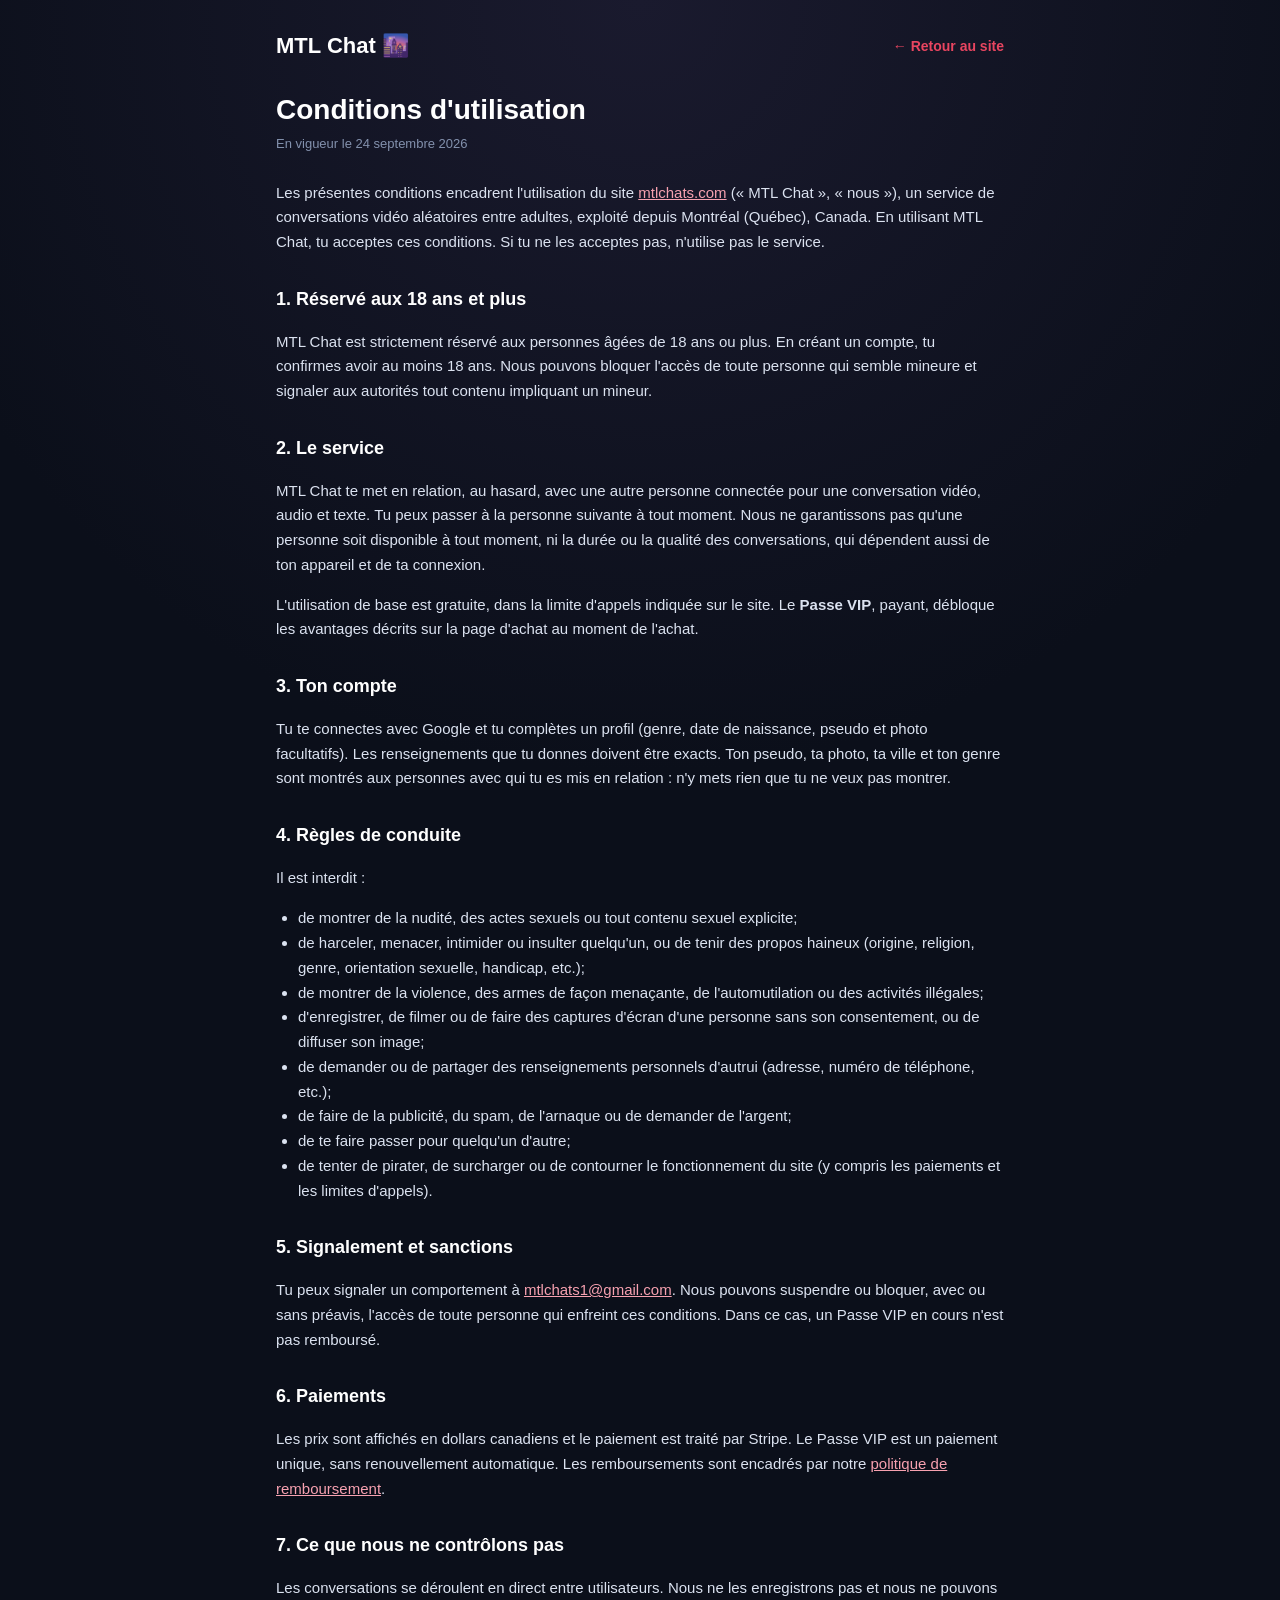
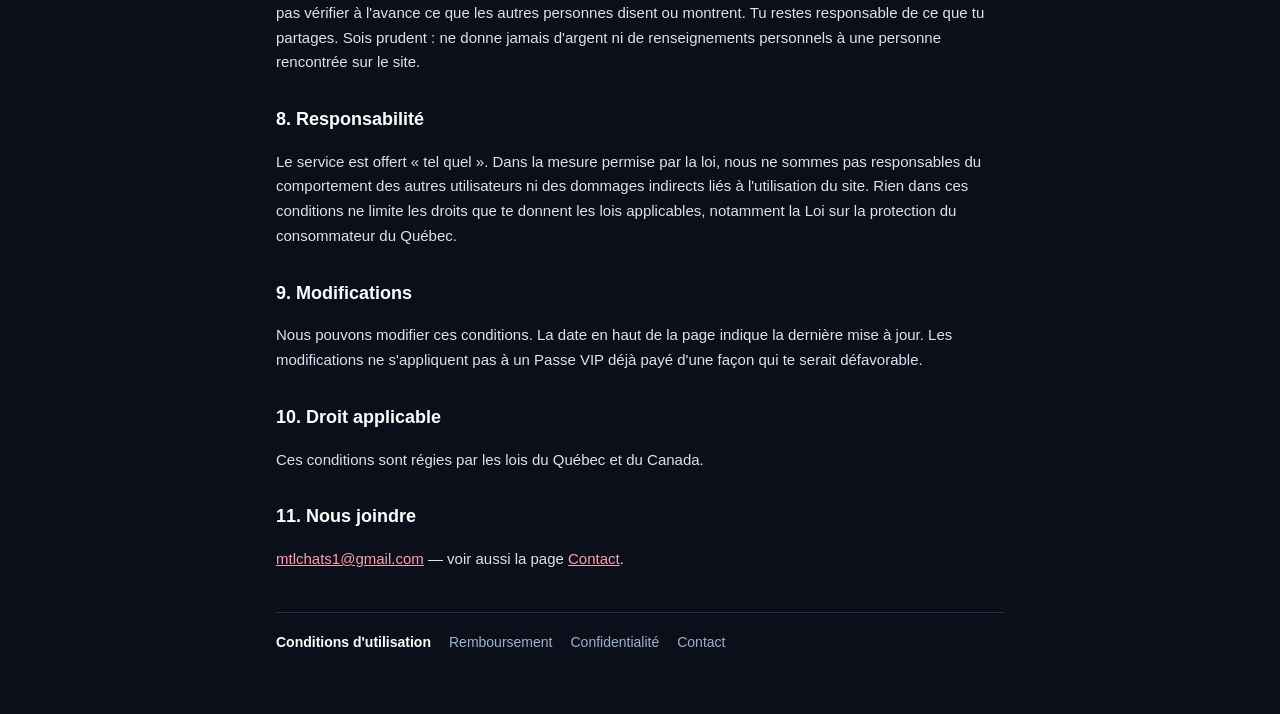
==== conditions.html @ 93e0f976 "Pages legales : conditions, remboursement, confidentialite, contact - Nouvelles pages : conditions.h" ====
<!DOCTYPE html>
<html lang="fr">
<head>
<meta charset="UTF-8">
<meta name="viewport" content="width=device-width, initial-scale=1.0">
<title>Conditions d'utilisation - MTL Chat</title>
<meta name="description" content="Conditions d'utilisation de MTL Chat, service de rencontres vidéo aléatoires pour adultes.">
<link rel="canonical" href="https://mtlchats.com/conditions.html">
<link rel="stylesheet" href="legal.css">
</head>
<body>
<div class="wrap">
  <div class="top">
    <a class="brand" href="/">MTL Chat 🌆</a>
    <a class="back" href="/">← Retour au site</a>
  </div>

  <h1>Conditions d'utilisation</h1>
  <div class="updated">En vigueur le 24 septembre 2026</div>

  <p>Les présentes conditions encadrent l'utilisation du site <a href="https://mtlchats.com">mtlchats.com</a> (« MTL Chat », « nous »), un service de conversations vidéo aléatoires entre adultes, exploité depuis Montréal (Québec), Canada. En utilisant MTL Chat, tu acceptes ces conditions. Si tu ne les acceptes pas, n'utilise pas le service.</p>

  <h2>1. Réservé aux 18 ans et plus</h2>
  <p>MTL Chat est strictement réservé aux personnes âgées de 18 ans ou plus. En créant un compte, tu confirmes avoir au moins 18 ans. Nous pouvons bloquer l'accès de toute personne qui semble mineure et signaler aux autorités tout contenu impliquant un mineur.</p>

  <h2>2. Le service</h2>
  <p>MTL Chat te met en relation, au hasard, avec une autre personne connectée pour une conversation vidéo, audio et texte. Tu peux passer à la personne suivante à tout moment. Nous ne garantissons pas qu'une personne soit disponible à tout moment, ni la durée ou la qualité des conversations, qui dépendent aussi de ton appareil et de ta connexion.</p>
  <p>L'utilisation de base est gratuite, dans la limite d'appels indiquée sur le site. Le <strong>Passe VIP</strong>, payant, débloque les avantages décrits sur la page d'achat au moment de l'achat.</p>

  <h2>3. Ton compte</h2>
  <p>Tu te connectes avec Google et tu complètes un profil (genre, date de naissance, pseudo et photo facultatifs). Les renseignements que tu donnes doivent être exacts. Ton pseudo, ta photo, ta ville et ton genre sont montrés aux personnes avec qui tu es mis en relation : n'y mets rien que tu ne veux pas montrer.</p>

  <h2>4. Règles de conduite</h2>
  <p>Il est interdit :</p>
  <ul>
    <li>de montrer de la nudité, des actes sexuels ou tout contenu sexuel explicite;</li>
    <li>de harceler, menacer, intimider ou insulter quelqu'un, ou de tenir des propos haineux (origine, religion, genre, orientation sexuelle, handicap, etc.);</li>
    <li>de montrer de la violence, des armes de façon menaçante, de l'automutilation ou des activités illégales;</li>
    <li>d'enregistrer, de filmer ou de faire des captures d'écran d'une personne sans son consentement, ou de diffuser son image;</li>
    <li>de demander ou de partager des renseignements personnels d'autrui (adresse, numéro de téléphone, etc.);</li>
    <li>de faire de la publicité, du spam, de l'arnaque ou de demander de l'argent;</li>
    <li>de te faire passer pour quelqu'un d'autre;</li>
    <li>de tenter de pirater, de surcharger ou de contourner le fonctionnement du site (y compris les paiements et les limites d'appels).</li>
  </ul>

  <h2>5. Signalement et sanctions</h2>
  <p>Tu peux signaler un comportement à <a href="mailto:mtlchats1@gmail.com">mtlchats1@gmail.com</a>. Nous pouvons suspendre ou bloquer, avec ou sans préavis, l'accès de toute personne qui enfreint ces conditions. Dans ce cas, un Passe VIP en cours n'est pas remboursé.</p>

  <h2>6. Paiements</h2>
  <p>Les prix sont affichés en dollars canadiens et le paiement est traité par Stripe. Le Passe VIP est un paiement unique, sans renouvellement automatique. Les remboursements sont encadrés par notre <a href="remboursement.html">politique de remboursement</a>.</p>

  <h2>7. Ce que nous ne contrôlons pas</h2>
  <p>Les conversations se déroulent en direct entre utilisateurs. Nous ne les enregistrons pas et nous ne pouvons pas vérifier à l'avance ce que les autres personnes disent ou montrent. Tu restes responsable de ce que tu partages. Sois prudent : ne donne jamais d'argent ni de renseignements personnels à une personne rencontrée sur le site.</p>

  <h2>8. Responsabilité</h2>
  <p>Le service est offert « tel quel ». Dans la mesure permise par la loi, nous ne sommes pas responsables du comportement des autres utilisateurs ni des dommages indirects liés à l'utilisation du site. Rien dans ces conditions ne limite les droits que te donnent les lois applicables, notamment la Loi sur la protection du consommateur du Québec.</p>

  <h2>9. Modifications</h2>
  <p>Nous pouvons modifier ces conditions. La date en haut de la page indique la dernière mise à jour. Les modifications ne s'appliquent pas à un Passe VIP déjà payé d'une façon qui te serait défavorable.</p>

  <h2>10. Droit applicable</h2>
  <p>Ces conditions sont régies par les lois du Québec et du Canada.</p>

  <h2>11. Nous joindre</h2>
  <p><a href="mailto:mtlchats1@gmail.com">mtlchats1@gmail.com</a> — voir aussi la page <a href="contact.html">Contact</a>.</p>

  <nav class="legal-nav" aria-label="Pages légales">
    <a href="conditions.html" aria-current="page">Conditions d'utilisation</a>
    <a href="remboursement.html">Remboursement</a>
    <a href="confidentialite.html">Confidentialité</a>
    <a href="contact.html">Contact</a>
  </nav>
</div>
</body>
</html>
---- legal.css ----
/* Pages légales MTL Chat (conditions, remboursement, confidentialité, contact) */
* { box-sizing: border-box; }
body {
  margin: 0;
  font-family: 'Segoe UI', Tahoma, Geneva, Verdana, sans-serif;
  background: radial-gradient(circle at top, #1a1a2e, #0b0f1a 70%) fixed;
  background-color: #0b0f1a;
  color: #dbe2f0;
  line-height: 1.65;
}
.wrap { max-width: 760px; margin: 0 auto; padding: 28px 16px 60px; }
.top { display: flex; align-items: center; justify-content: space-between; gap: 12px; flex-wrap: wrap; margin-bottom: 28px; }
.brand { font-size: 22px; font-weight: 800; color: #fff; text-decoration: none; }
.back { color: #e94560; text-decoration: none; font-weight: 600; font-size: 14px; }
.back:hover, .legal-nav a:hover, a:hover { text-decoration: underline; }
h1 { color: #fff; font-size: 28px; line-height: 1.25; margin: 0 0 6px; }
.updated { color: #8391ad; font-size: 13px; margin-bottom: 26px; }
h2 { color: #fff; font-size: 18px; margin: 30px 0 8px; }
p, li { font-size: 15px; }
ul { padding-left: 22px; }
a { color: #f7a1b0; }
.card { background: rgba(14, 18, 36, 0.85); border: 1px solid #253052; border-radius: 14px; padding: 16px 18px; margin: 18px 0; }
.card strong { color: #fff; }
.card p:first-child { margin-top: 0; }
.card p:last-child { margin-bottom: 0; }
.legal-nav { border-top: 1px solid #253052; margin-top: 40px; padding-top: 18px; display: flex; flex-wrap: wrap; gap: 8px 18px; font-size: 14px; }
.legal-nav a { color: #9fb0d3; text-decoration: none; }
.legal-nav a[aria-current="page"] { color: #fff; font-weight: 700; }
.muted { color: #8391ad; font-size: 13px; }
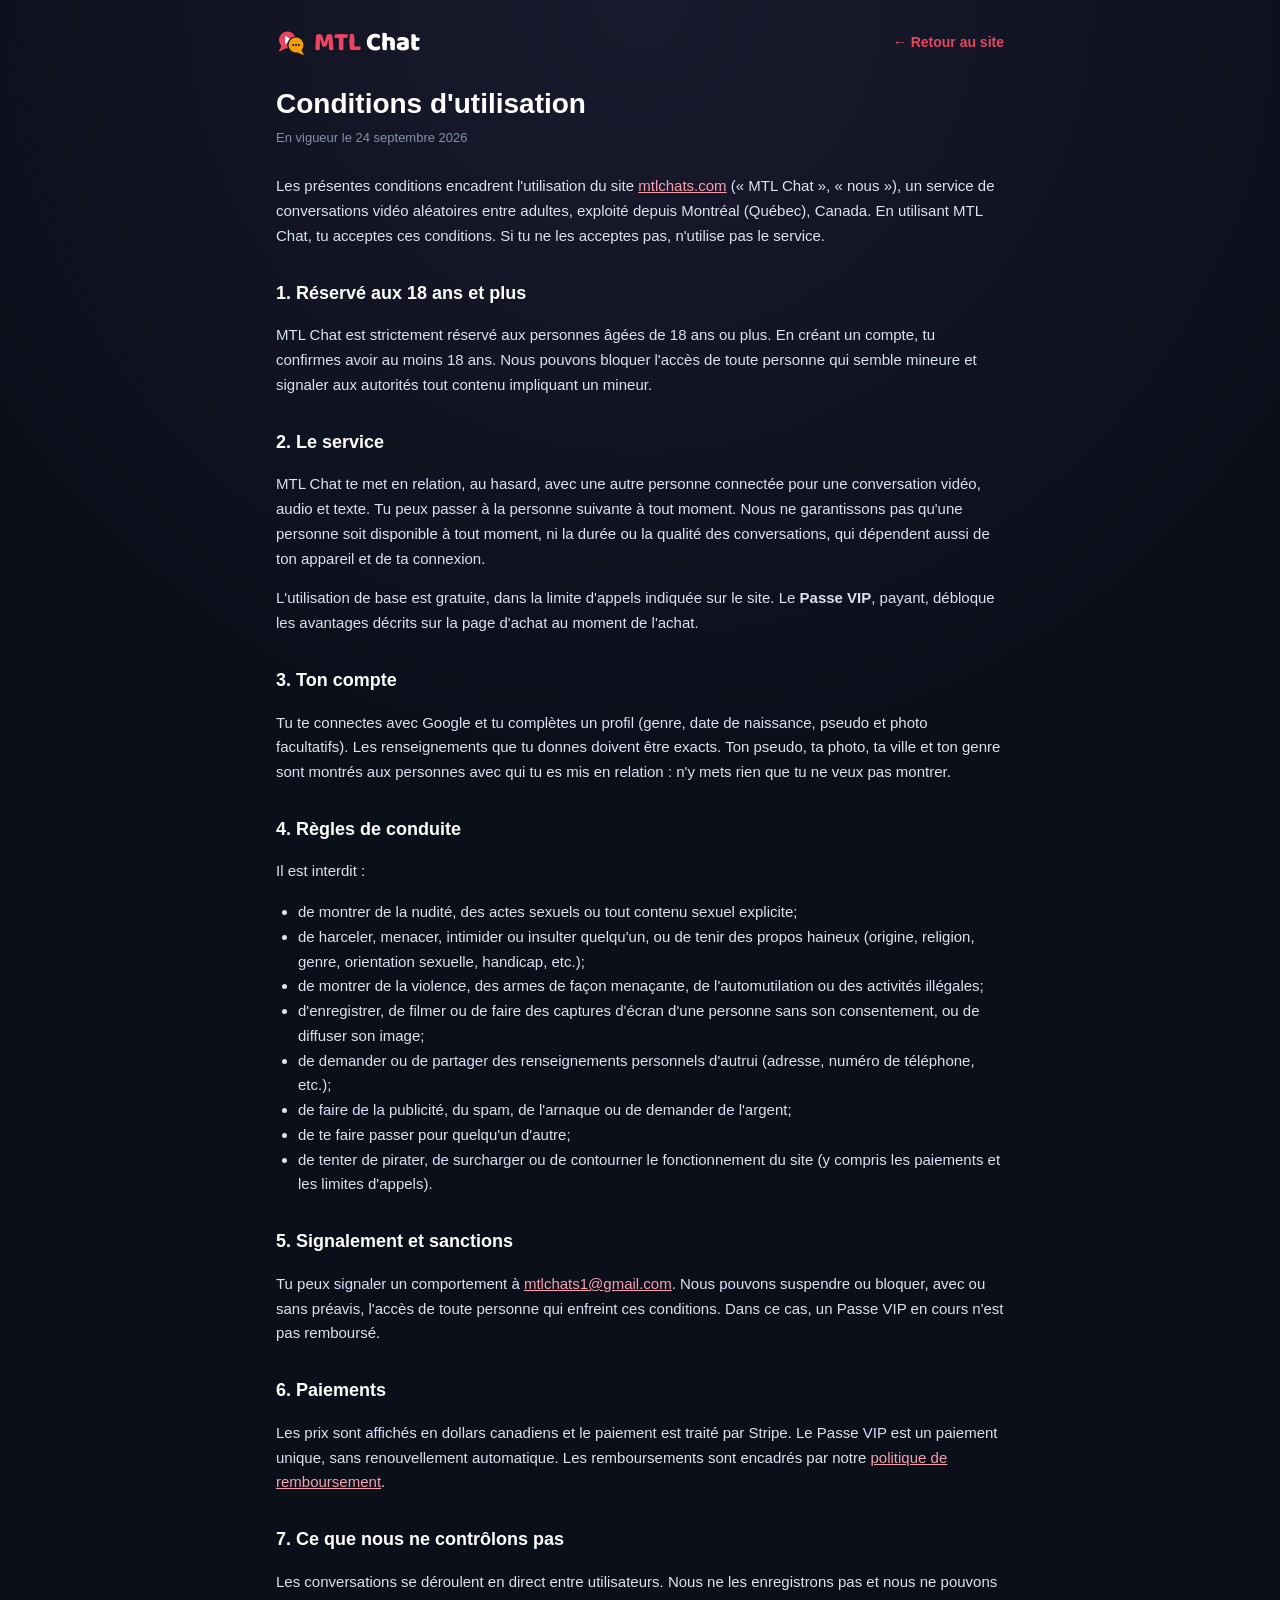
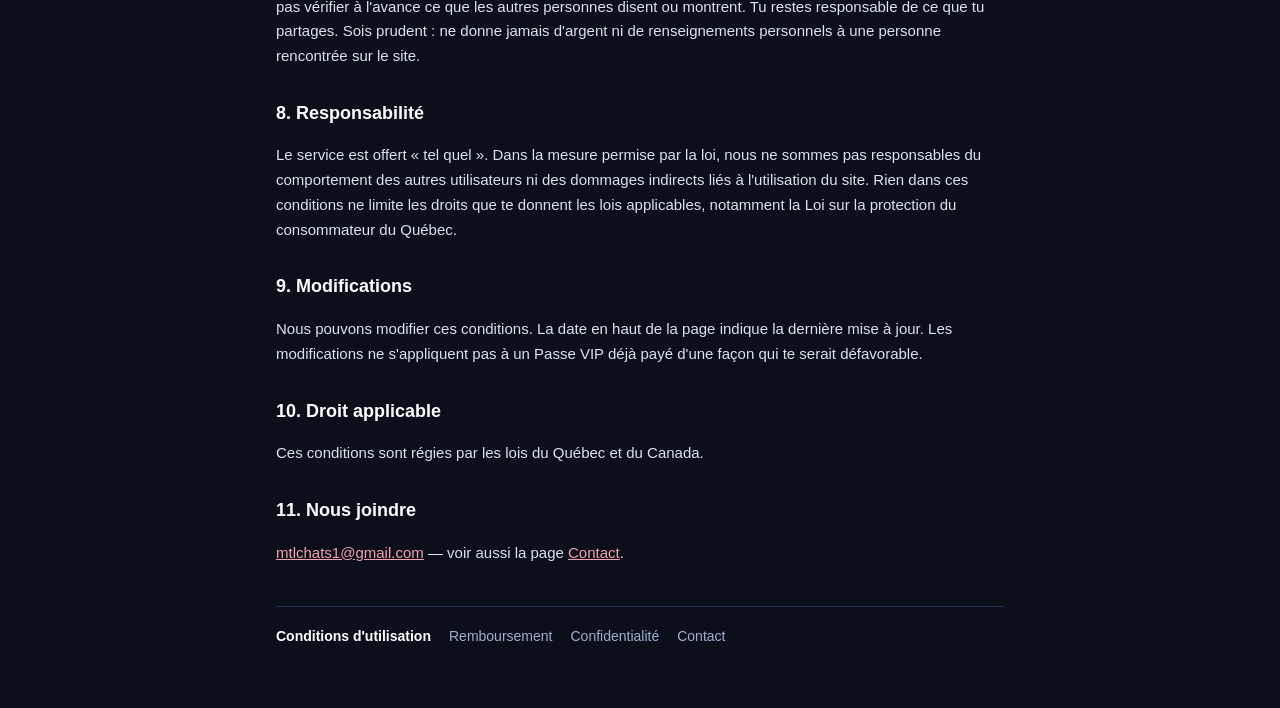
==== commit 0078e358: "Nouveau logo (deux bulles) + icones et apercu des liens - Logo sur l'accueil, l'inscription, la barr" ====
--- a/conditions.html
+++ b/conditions.html
@@ -6,12 +6,19 @@
 <title>Conditions d'utilisation - MTL Chat</title>
 <meta name="description" content="Conditions d'utilisation de MTL Chat, service de rencontres vidéo aléatoires pour adultes.">
 <link rel="canonical" href="https://mtlchats.com/conditions.html">
+<link rel="icon" href="/favicon.ico" sizes="48x48">
+<link rel="icon" href="/favicon.svg" type="image/svg+xml">
+<link rel="apple-touch-icon" href="/apple-touch-icon.png">
+<meta name="theme-color" content="#0b0f1a">
+<link rel="preconnect" href="https://fonts.googleapis.com">
+<link rel="preconnect" href="https://fonts.gstatic.com" crossorigin>
+<link href="https://fonts.googleapis.com/css2?family=Baloo+2:wght@800&text=MTL%20Chat&display=swap" rel="stylesheet">
 <link rel="stylesheet" href="legal.css">
 </head>
 <body>
 <div class="wrap">
   <div class="top">
-    <a class="brand" href="/">MTL Chat 🌆</a>
+    <a class="brand" href="/"><img src="logo.svg" alt="" width="30" height="30"><span><span class="brand-mtl">MTL</span> Chat</span></a>
     <a class="back" href="/">← Retour au site</a>
   </div>
 
--- a/legal.css
+++ b/legal.css
@@ -10,7 +10,9 @@
 }
 .wrap { max-width: 760px; margin: 0 auto; padding: 28px 16px 60px; }
 .top { display: flex; align-items: center; justify-content: space-between; gap: 12px; flex-wrap: wrap; margin-bottom: 28px; }
-.brand { font-size: 22px; font-weight: 800; color: #fff; text-decoration: none; }
+.brand { display: inline-flex; align-items: center; gap: 8px; font-family: 'Baloo 2', 'Segoe UI', sans-serif; font-size: 26px; font-weight: 800; line-height: 1; color: #fff; text-decoration: none; }
+.brand img { display: block; }
+.brand-mtl { color: #e94560; }
 .back { color: #e94560; text-decoration: none; font-weight: 600; font-size: 14px; }
 .back:hover, .legal-nav a:hover, a:hover { text-decoration: underline; }
 h1 { color: #fff; font-size: 28px; line-height: 1.25; margin: 0 0 6px; }
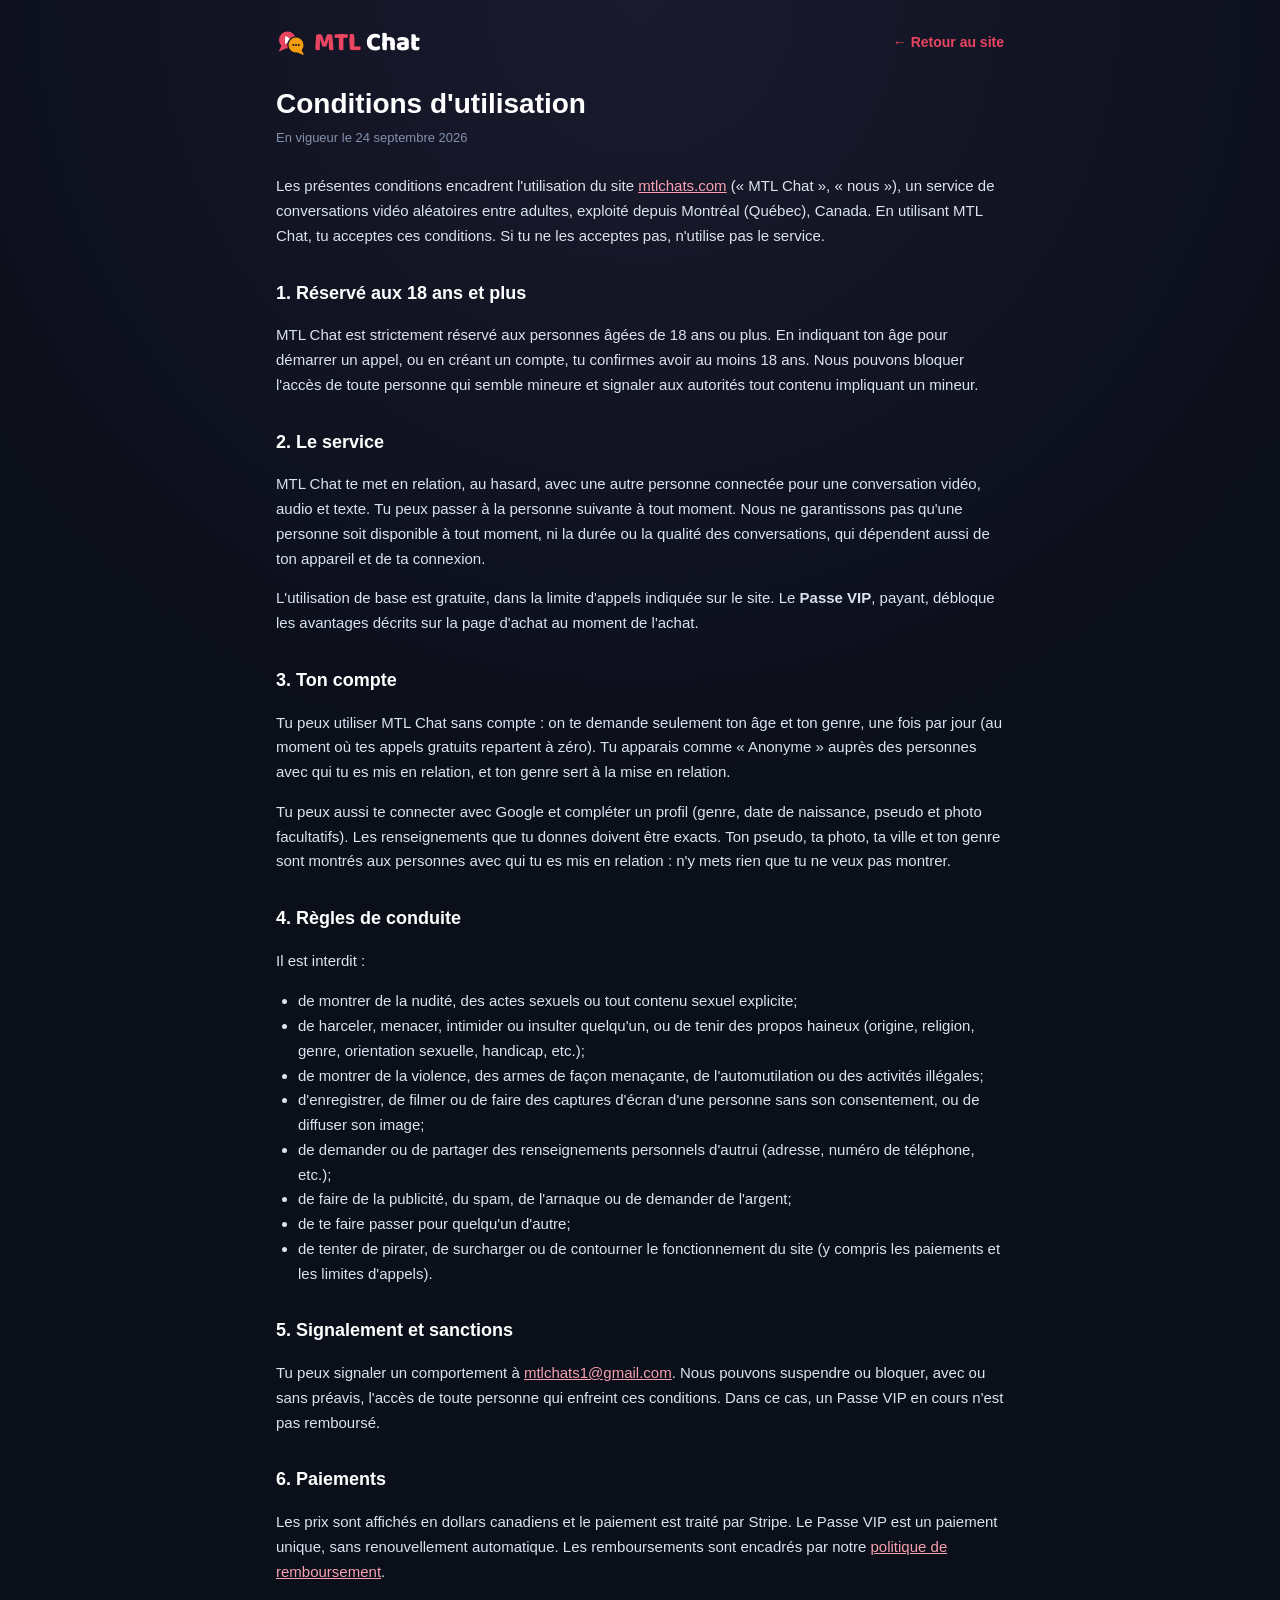
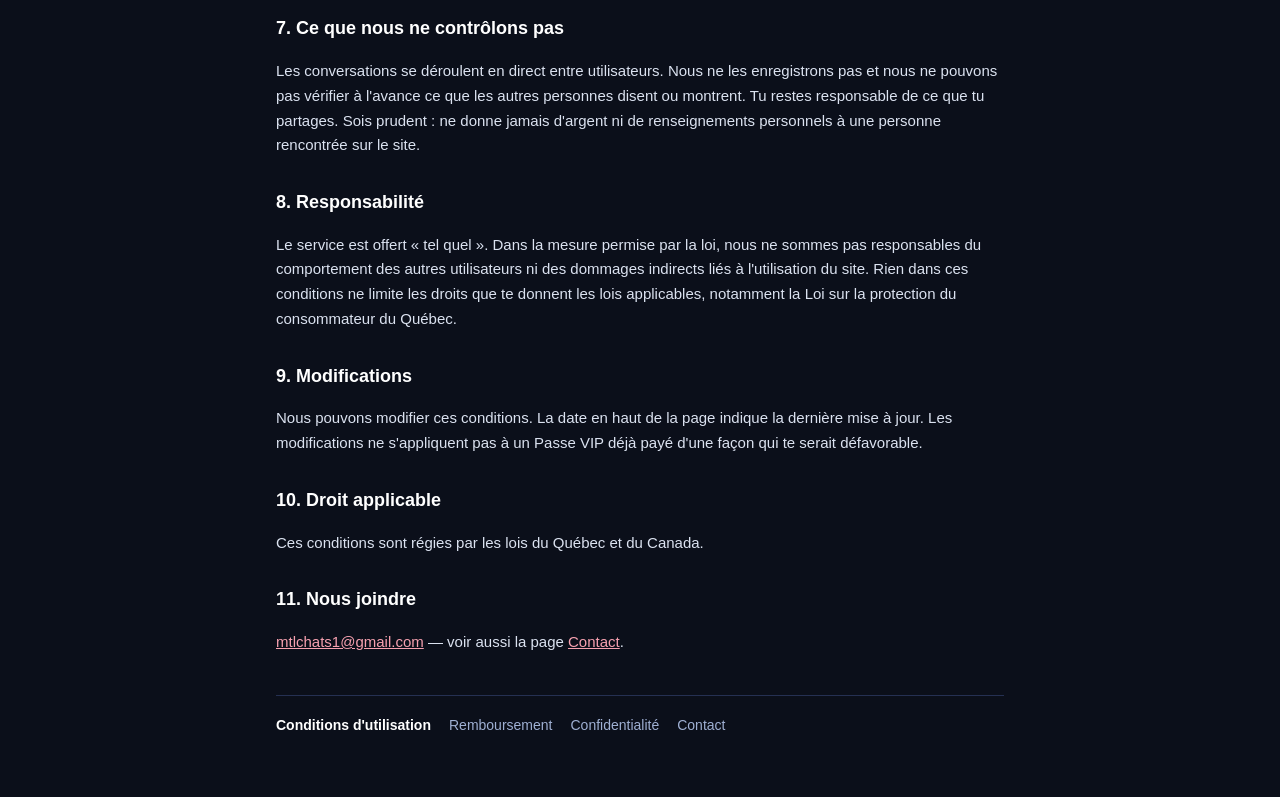
==== commit 6d3f2ea5: "Demarrer sans compte (age + genre chaque jour), offres VIP a la fin des appels gratuits" ====
--- a/conditions.html
+++ b/conditions.html
@@ -28,14 +28,15 @@
   <p>Les présentes conditions encadrent l'utilisation du site <a href="https://mtlchats.com">mtlchats.com</a> (« MTL Chat », « nous »), un service de conversations vidéo aléatoires entre adultes, exploité depuis Montréal (Québec), Canada. En utilisant MTL Chat, tu acceptes ces conditions. Si tu ne les acceptes pas, n'utilise pas le service.</p>
 
   <h2>1. Réservé aux 18 ans et plus</h2>
-  <p>MTL Chat est strictement réservé aux personnes âgées de 18 ans ou plus. En créant un compte, tu confirmes avoir au moins 18 ans. Nous pouvons bloquer l'accès de toute personne qui semble mineure et signaler aux autorités tout contenu impliquant un mineur.</p>
+  <p>MTL Chat est strictement réservé aux personnes âgées de 18 ans ou plus. En indiquant ton âge pour démarrer un appel, ou en créant un compte, tu confirmes avoir au moins 18 ans. Nous pouvons bloquer l'accès de toute personne qui semble mineure et signaler aux autorités tout contenu impliquant un mineur.</p>
 
   <h2>2. Le service</h2>
   <p>MTL Chat te met en relation, au hasard, avec une autre personne connectée pour une conversation vidéo, audio et texte. Tu peux passer à la personne suivante à tout moment. Nous ne garantissons pas qu'une personne soit disponible à tout moment, ni la durée ou la qualité des conversations, qui dépendent aussi de ton appareil et de ta connexion.</p>
   <p>L'utilisation de base est gratuite, dans la limite d'appels indiquée sur le site. Le <strong>Passe VIP</strong>, payant, débloque les avantages décrits sur la page d'achat au moment de l'achat.</p>
 
   <h2>3. Ton compte</h2>
-  <p>Tu te connectes avec Google et tu complètes un profil (genre, date de naissance, pseudo et photo facultatifs). Les renseignements que tu donnes doivent être exacts. Ton pseudo, ta photo, ta ville et ton genre sont montrés aux personnes avec qui tu es mis en relation : n'y mets rien que tu ne veux pas montrer.</p>
+  <p>Tu peux utiliser MTL Chat sans compte : on te demande seulement ton âge et ton genre, une fois par jour (au moment où tes appels gratuits repartent à zéro). Tu apparais comme « Anonyme » auprès des personnes avec qui tu es mis en relation, et ton genre sert à la mise en relation.</p>
+  <p>Tu peux aussi te connecter avec Google et compléter un profil (genre, date de naissance, pseudo et photo facultatifs). Les renseignements que tu donnes doivent être exacts. Ton pseudo, ta photo, ta ville et ton genre sont montrés aux personnes avec qui tu es mis en relation : n'y mets rien que tu ne veux pas montrer.</p>
 
   <h2>4. Règles de conduite</h2>
   <p>Il est interdit :</p>
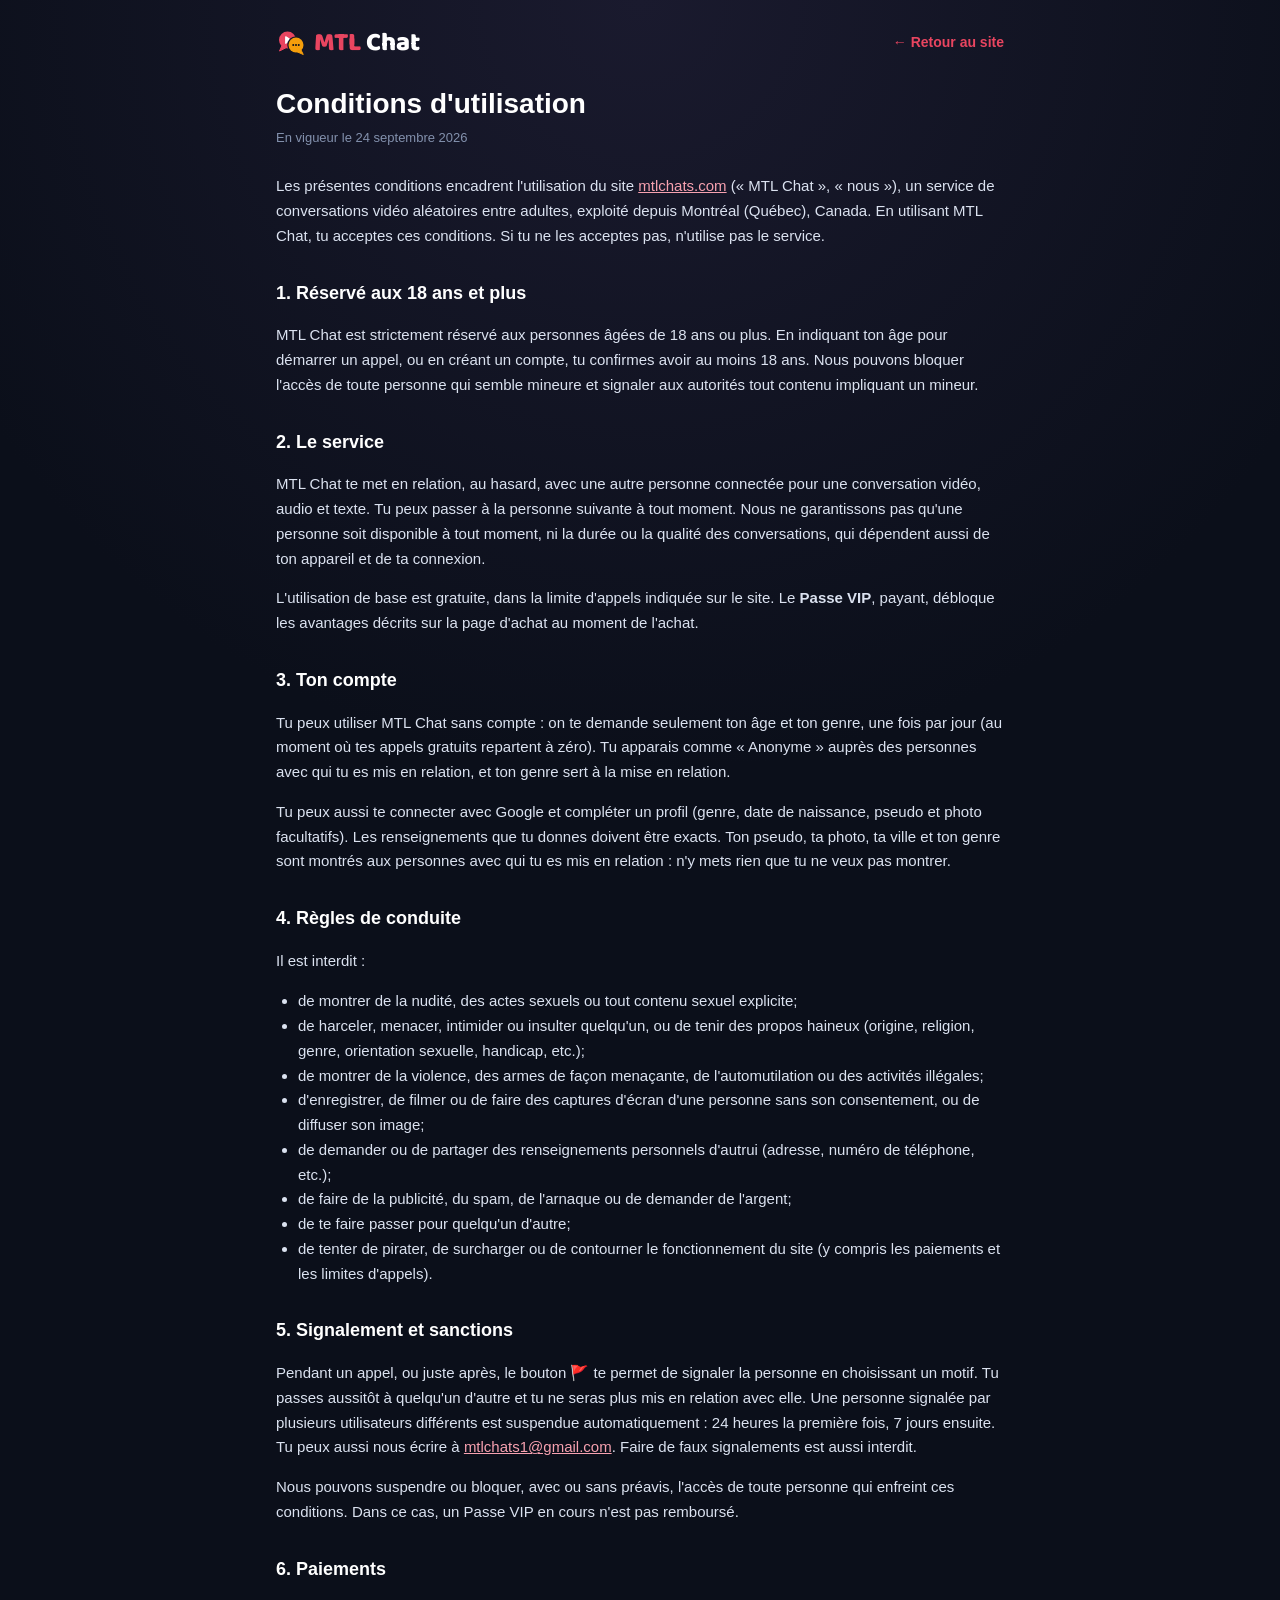
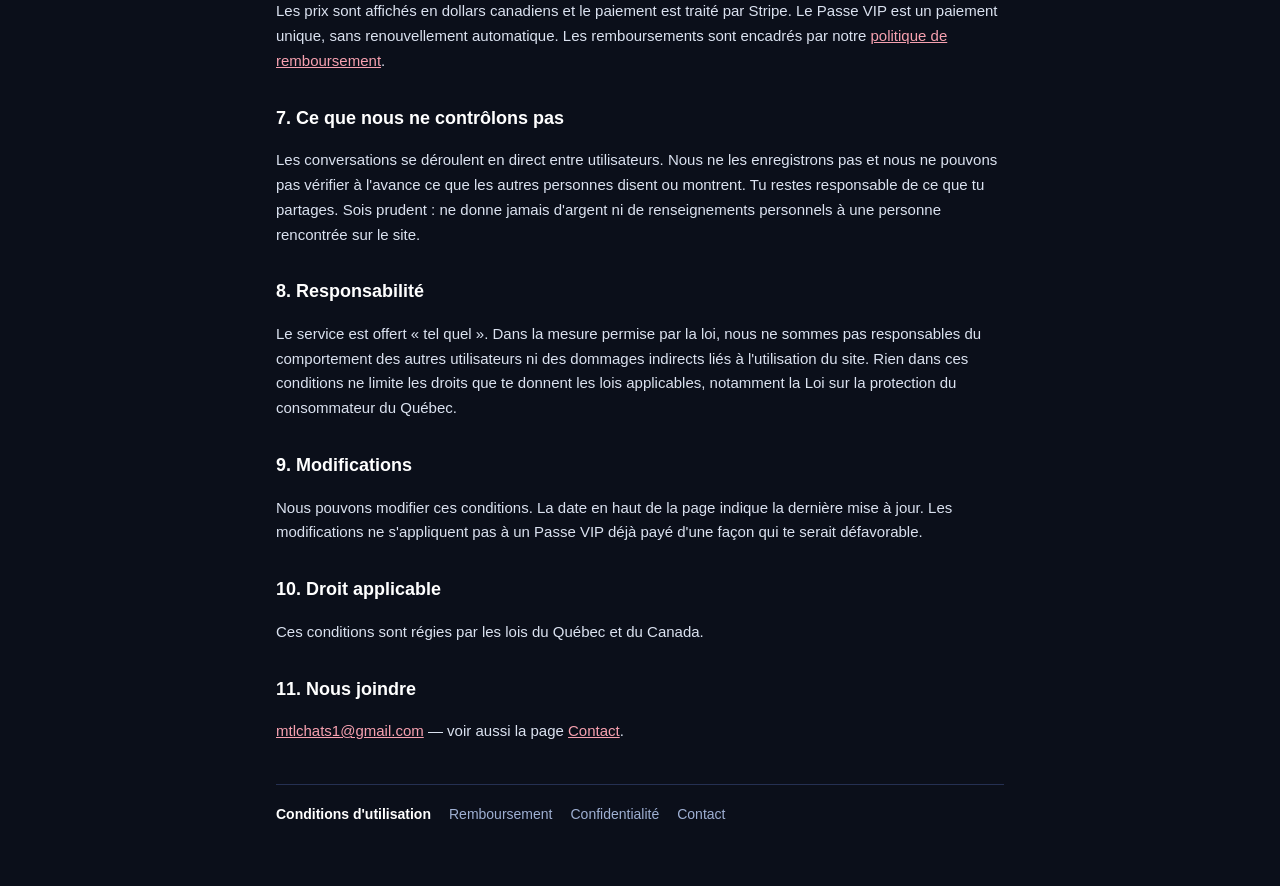
==== commit 9754acd4: "Bouton de signalement (style OmeTV), VIP pour les invites" ====
--- a/conditions.html
+++ b/conditions.html
@@ -52,7 +52,8 @@
   </ul>
 
   <h2>5. Signalement et sanctions</h2>
-  <p>Tu peux signaler un comportement à <a href="mailto:mtlchats1@gmail.com">mtlchats1@gmail.com</a>. Nous pouvons suspendre ou bloquer, avec ou sans préavis, l'accès de toute personne qui enfreint ces conditions. Dans ce cas, un Passe VIP en cours n'est pas remboursé.</p>
+  <p>Pendant un appel, ou juste après, le bouton 🚩 te permet de signaler la personne en choisissant un motif. Tu passes aussitôt à quelqu'un d'autre et tu ne seras plus mis en relation avec elle. Une personne signalée par plusieurs utilisateurs différents est suspendue automatiquement : 24 heures la première fois, 7 jours ensuite. Tu peux aussi nous écrire à <a href="mailto:mtlchats1@gmail.com">mtlchats1@gmail.com</a>. Faire de faux signalements est aussi interdit.</p>
+  <p>Nous pouvons suspendre ou bloquer, avec ou sans préavis, l'accès de toute personne qui enfreint ces conditions. Dans ce cas, un Passe VIP en cours n'est pas remboursé.</p>
 
   <h2>6. Paiements</h2>
   <p>Les prix sont affichés en dollars canadiens et le paiement est traité par Stripe. Le Passe VIP est un paiement unique, sans renouvellement automatique. Les remboursements sont encadrés par notre <a href="remboursement.html">politique de remboursement</a>.</p>
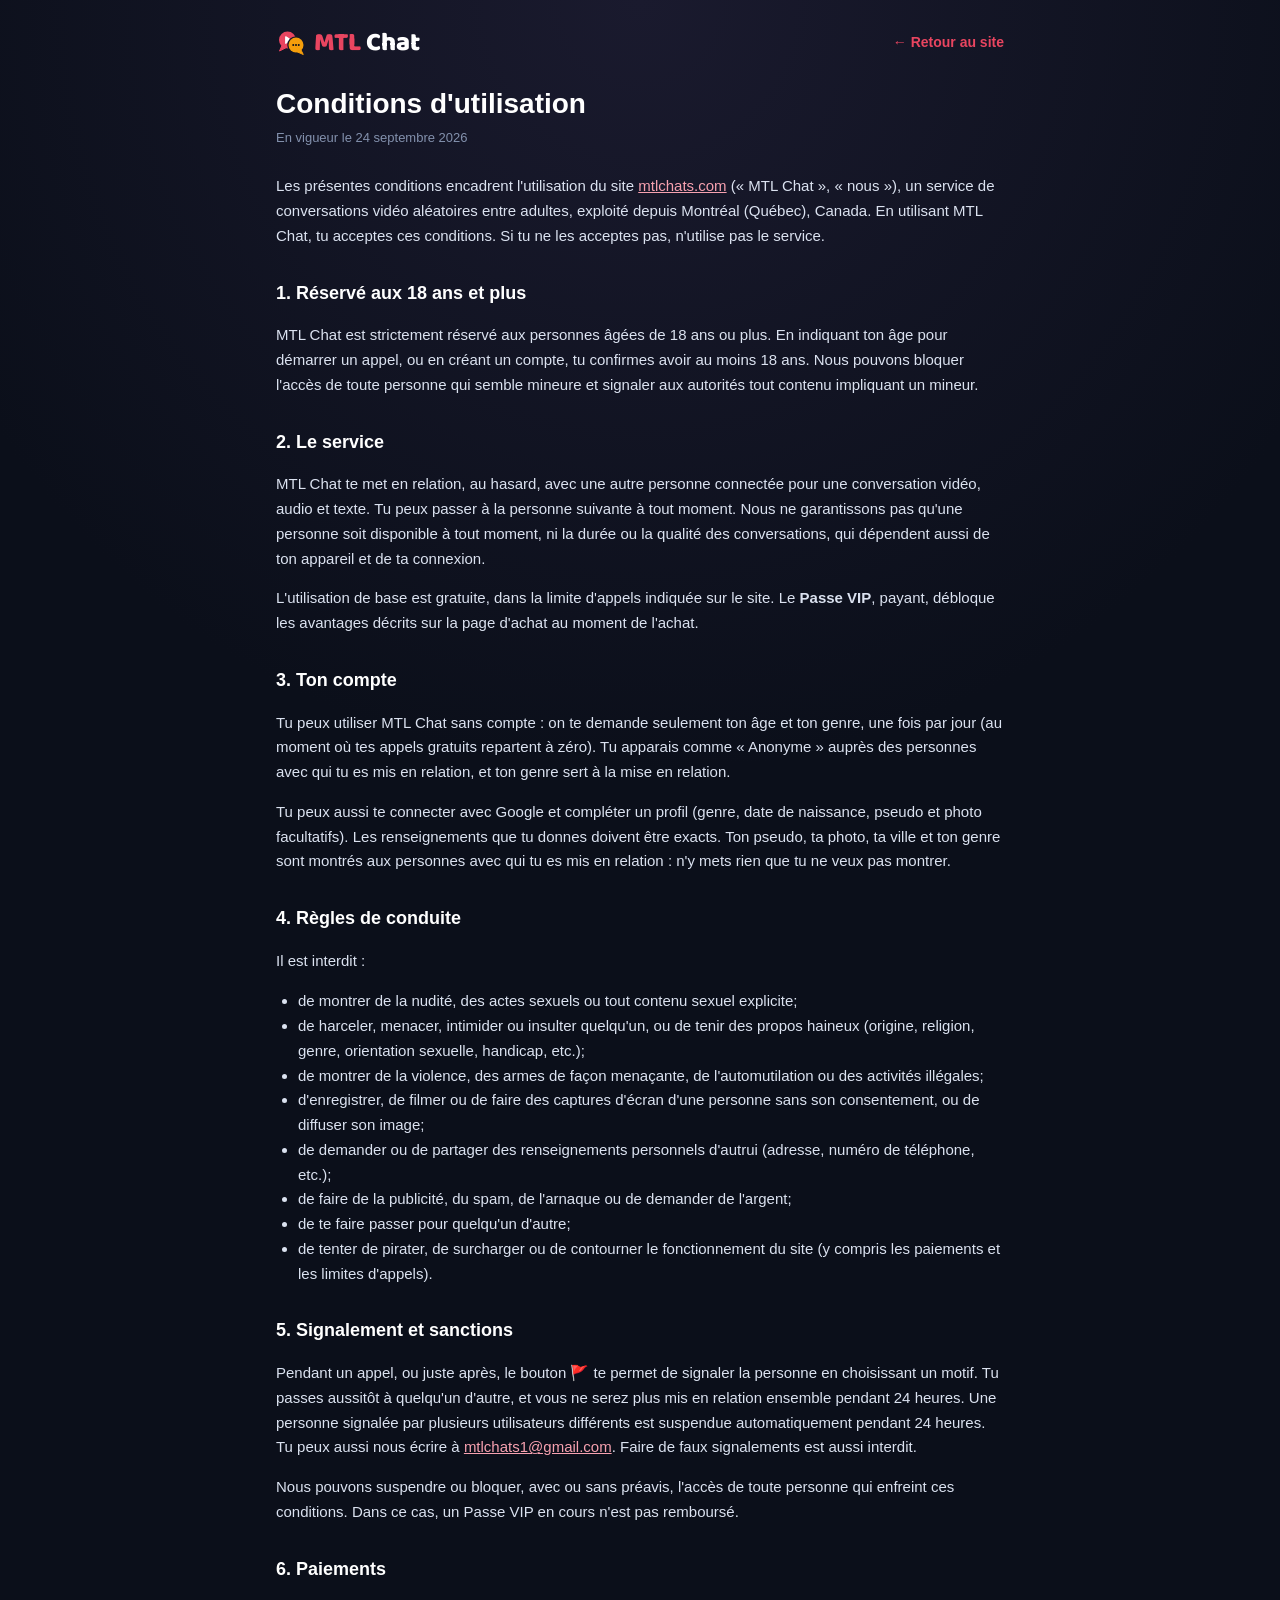
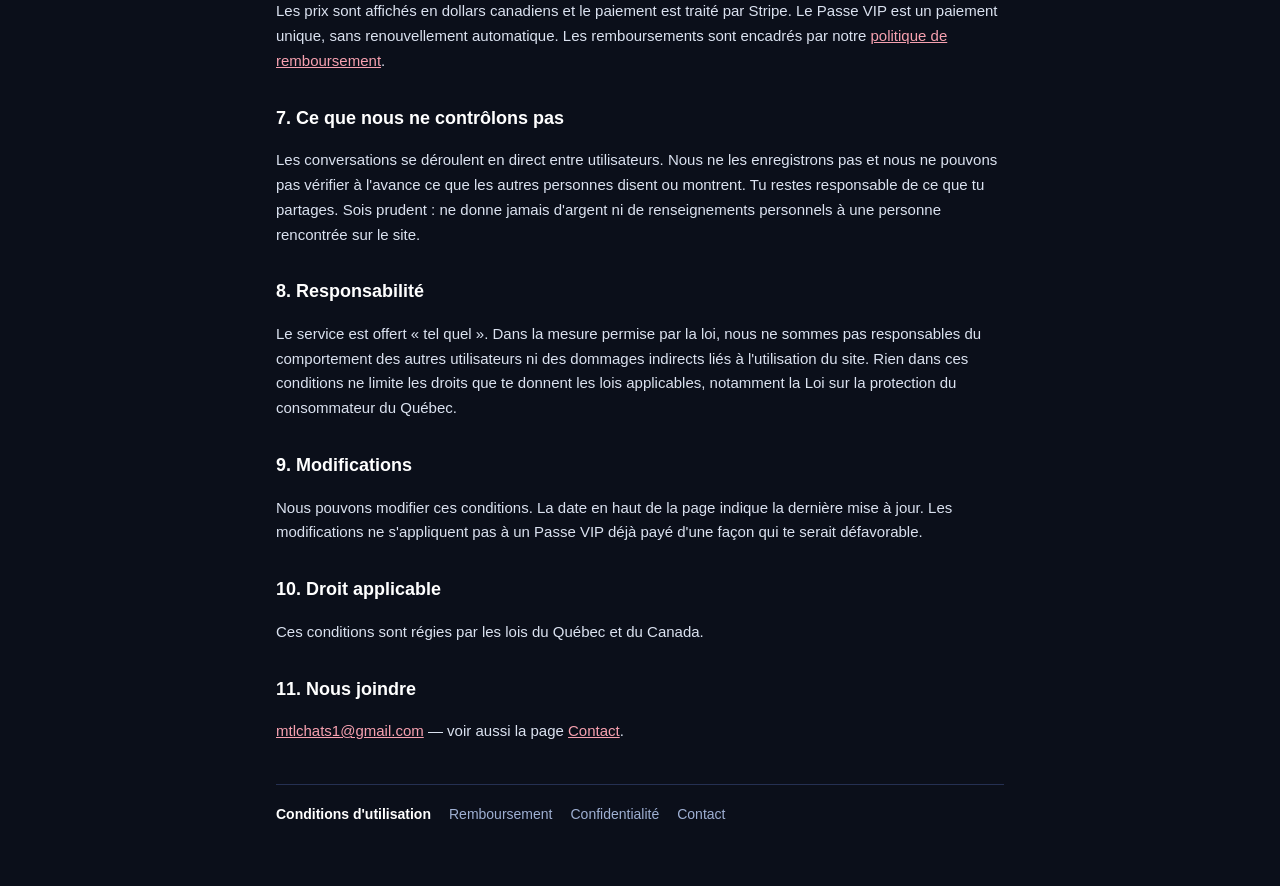
==== commit 8bc26e3b: "Signalement : blocage de 24 h entre les deux personnes, suspension 24 h" ====
--- a/conditions.html
+++ b/conditions.html
@@ -52,7 +52,7 @@
   </ul>
 
   <h2>5. Signalement et sanctions</h2>
-  <p>Pendant un appel, ou juste après, le bouton 🚩 te permet de signaler la personne en choisissant un motif. Tu passes aussitôt à quelqu'un d'autre et tu ne seras plus mis en relation avec elle. Une personne signalée par plusieurs utilisateurs différents est suspendue automatiquement : 24 heures la première fois, 7 jours ensuite. Tu peux aussi nous écrire à <a href="mailto:mtlchats1@gmail.com">mtlchats1@gmail.com</a>. Faire de faux signalements est aussi interdit.</p>
+  <p>Pendant un appel, ou juste après, le bouton 🚩 te permet de signaler la personne en choisissant un motif. Tu passes aussitôt à quelqu'un d'autre, et vous ne serez plus mis en relation ensemble pendant 24 heures. Une personne signalée par plusieurs utilisateurs différents est suspendue automatiquement pendant 24 heures. Tu peux aussi nous écrire à <a href="mailto:mtlchats1@gmail.com">mtlchats1@gmail.com</a>. Faire de faux signalements est aussi interdit.</p>
   <p>Nous pouvons suspendre ou bloquer, avec ou sans préavis, l'accès de toute personne qui enfreint ces conditions. Dans ce cas, un Passe VIP en cours n'est pas remboursé.</p>
 
   <h2>6. Paiements</h2>
